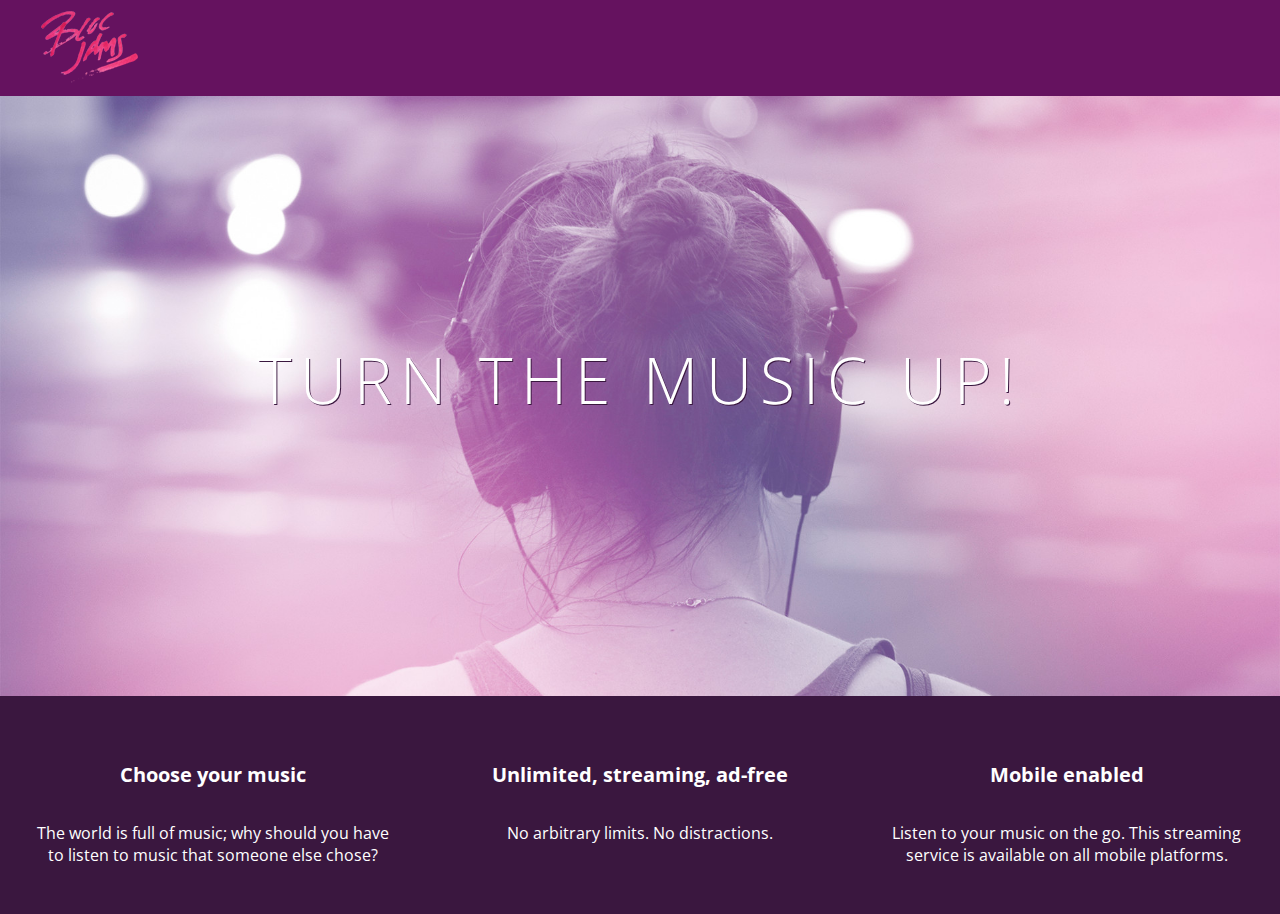
==== index.html @ 854fd42f "Checkpoint 7 completed" ====
<!DOCTYPE HTML>
<html> 
    <head>
        <title>Bloc Jams</title>
        <link rel="stylesheet" type="text/css" href="http://fonts.googleapis.com/css?family=Open+Sans:400,800,600,700,300">
            <link rel="stylesheet" type="text/css" href="http://code.ionicframework.com/ionicons/2.0.1/css/ionicons.min.css">
            <link rel="stylesheet" type="text/css" href="styles/normalize.css">
            <link rel="stylesheet" type="text/css" href="styles/main.css"> 
    </head>
    <body class="landing">
        <nav class="navbar">
             <img src="assets/images/bloc_jams_logo.png" alt="bloc jams logo" class="logo">
        </nav>
        <section class="hero-content"><!-- hero content -->
            <h1 class="hero-title">Turn the music up!</h1>
        </section>
        <section class="selling-points"><!-- selling points -->
            <div class="point">
                 <span class="ion-music-note"></span>
                 <h5 class="point-title">Choose your music</h5>
                 <p class="point-description">The world is full of music; why should you have to listen to music that someone else chose?</p>
            </div>
            <div class="point">
                 <span class="ion-radio-waves"></span>
                 <h5 class="point-title">Unlimited, streaming, ad-free</h5>
                 <p class="point-description">No arbitrary limits. No distractions.</p>
            </div>
            <div class="point">
                 <span class="ion-iphone"></span>
                 <h5 class="point-title">Mobile enabled</h5>
                 <p class="point-description">Listen to your music on the go. This streaming service is available on all mobile platforms.</p>
            </div>
        </section>
    </body>
</html>
---- styles/main.css ----
html {
     height: 100%; /* makes sure our HTML takes up 100% of the browser window */
 }
 
 body {
     font-family: 'Open Sans'; /* sets our font to the "Open Sans" typeface */
     color: white; /* sets the text color to white */
     min-height: 100%; /* says the height of the body must be, at minimum, 100% of the window */
 }
 
 body.landing {
     background-color: rgb(58,23,63); /* sets the background color to an RGB value (see below) */
 }
.navbar {
    padding: 0.5rem;
    background-color: rgb(101, 18, 95);
}
.navbar .logo {
    position: relative;
    left: 2rem;
}
.hero-content {
     position: relative; /* positioning will be explained in a resource */
     min-height: 600px; /* hero content element must be _at least_ 600 pixels */
     background-image: url(../assets/images/bloc_jams_bg.jpg);
     background-repeat: no-repeat;
     background-position: center center;
     background-size: cover;
 }
.hero-content .hero-title {
     position: absolute;             /* positioning will be explained in a resource */
     top: 40%;                       /* positioning will be explained in a resource */
     -webkit-transform: translateY(-50%);
     -moz-transform: translateY(-50%);
     -ms-transform: translateY(-50%);
     transform: translateY(-50%);
     width: 100%;                    /* makes sure the title inhabits the full width of its container */
     text-align: center;             /* aligns text in the horizontal center of the element */
     font-size: 4rem;                /* specifies the size of the font in root em units */
     font-weight: 300;               /* makes the font thinner or lighter weight */
     text-transform: uppercase;      /* transforms the text to be all uppercase lettering */
     letter-spacing: 0.5rem;         /* puts 0.5 root ems worth of space between each letter */
     text-shadow: 1px 1px 0px rgb(58,23,63); /* creates a shadow underneath the text for readability over the image */
 }
.selling-points {
     position: relative;
     display: table;
     width: 100%;
     -webkit-box-sizing: border-box;
     -moz-box-sizing: border-box;
     box-sizing: border-box; /* we'll explain this in a resource */
 }
 
 .point {
     display: table-cell;
     position: relative;
     width: 33.3%;
     padding: 2rem;
     text-align: center;
 }
 
 .point .point-title {
     font-size: 1.25rem;
 }
 
 .ion-music-note,
 .ion-radio-waves,
 .ion-iphone {
     color: rgb(233,50,117);
     font-size: 5rem;
 }
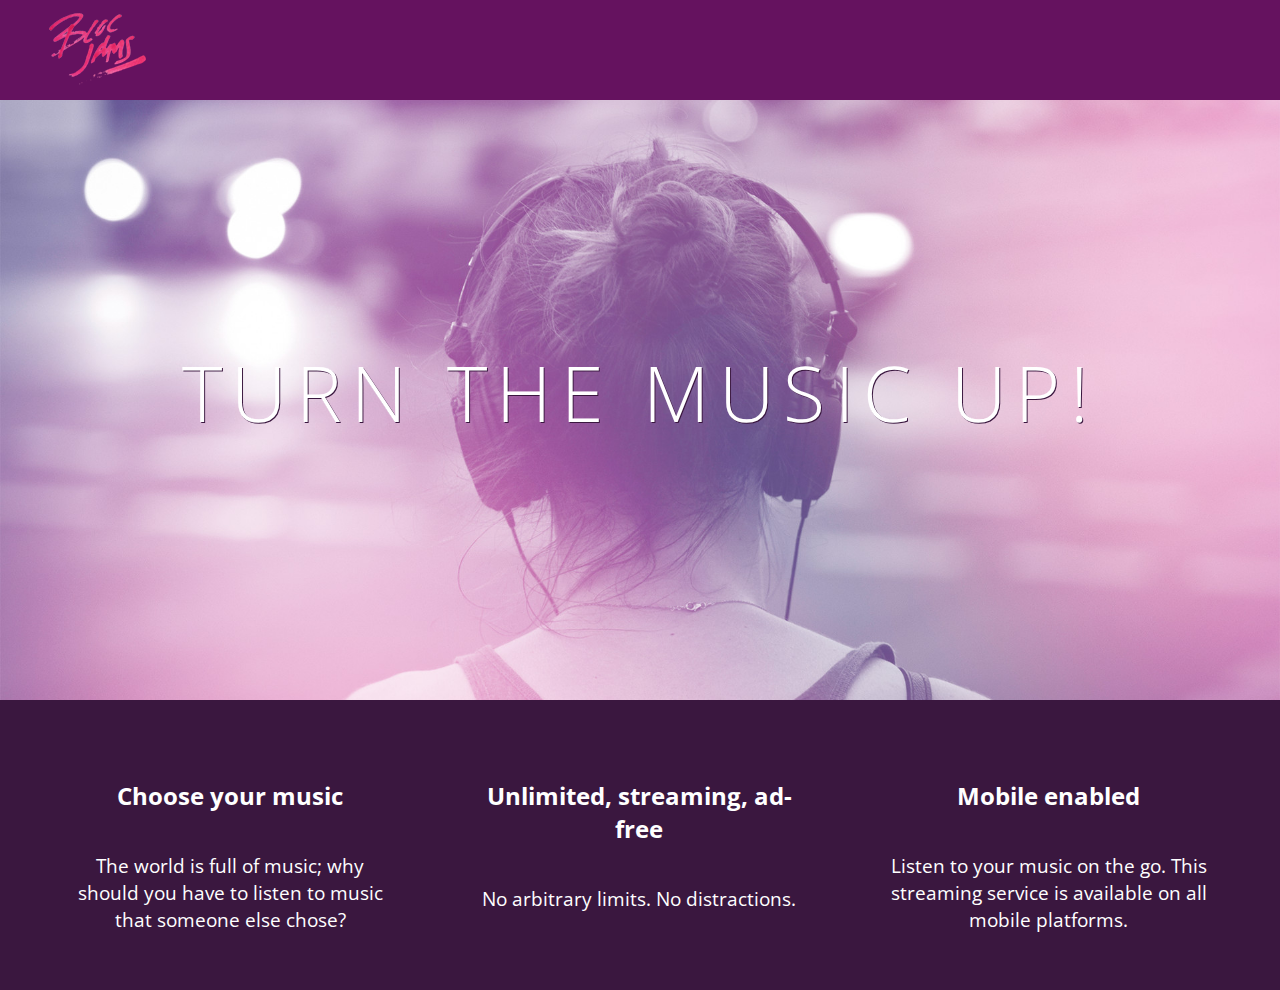
==== commit ab4be055: "checkpoint 8 completed" ====
--- a/index.html
+++ b/index.html
@@ -2,10 +2,12 @@
 <html> 
     <head>
         <title>Bloc Jams</title>
+        <meta name="viewport" content="width-devide-width, initial-scale=1">
         <link rel="stylesheet" type="text/css" href="http://fonts.googleapis.com/css?family=Open+Sans:400,800,600,700,300">
-            <link rel="stylesheet" type="text/css" href="http://code.ionicframework.com/ionicons/2.0.1/css/ionicons.min.css">
-            <link rel="stylesheet" type="text/css" href="styles/normalize.css">
-            <link rel="stylesheet" type="text/css" href="styles/main.css"> 
+        <link rel="stylesheet" type="text/css" href="http://code.ionicframework.com/ionicons/2.0.1/css/ionicons.min.css">
+        <link rel="stylesheet" type="text/css" href="styles/normalize.css">
+        <link rel="stylesheet" type="text/css" href="styles/main.css"> 
+        <link rel="stylesheet" type="text/css" href="styles/landing.css"> 
     </head>
     <body class="landing">
         <nav class="navbar">
@@ -14,18 +16,18 @@
         <section class="hero-content"><!-- hero content -->
             <h1 class="hero-title">Turn the music up!</h1>
         </section>
-        <section class="selling-points"><!-- selling points -->
-            <div class="point">
+        <section class="selling-points container"><!-- selling points -->
+            <div class="point column third">
                  <span class="ion-music-note"></span>
                  <h5 class="point-title">Choose your music</h5>
                  <p class="point-description">The world is full of music; why should you have to listen to music that someone else chose?</p>
             </div>
-            <div class="point">
+            <div class="point column third">
                  <span class="ion-radio-waves"></span>
                  <h5 class="point-title">Unlimited, streaming, ad-free</h5>
                  <p class="point-description">No arbitrary limits. No distractions.</p>
             </div>
-            <div class="point">
+            <div class="point column third">
                  <span class="ion-iphone"></span>
                  <h5 class="point-title">Mobile enabled</h5>
                  <p class="point-description">Listen to your music on the go. This streaming service is available on all mobile platforms.</p>
--- a/styles/main.css
+++ b/styles/main.css
@@ -1,3 +1,9 @@
+*, *:before, *:after {
+    -moz-box-sizing: border-box;
+    -webkit-box-sizing: border-box;
+    box-sizing: border-box;
+}
+
 html {
      height: 100%; /* makes sure our HTML takes up 100% of the browser window */
  }
@@ -7,10 +13,6 @@
      color: white; /* sets the text color to white */
      min-height: 100%; /* says the height of the body must be, at minimum, 100% of the window */
  }
- 
- body.landing {
-     background-color: rgb(58,23,63); /* sets the background color to an RGB value (see below) */
- }
 .navbar {
     padding: 0.5rem;
     background-color: rgb(101, 18, 95);
@@ -19,53 +21,27 @@
     position: relative;
     left: 2rem;
 }
-.hero-content {
-     position: relative; /* positioning will be explained in a resource */
-     min-height: 600px; /* hero content element must be _at least_ 600 pixels */
-     background-image: url(../assets/images/bloc_jams_bg.jpg);
-     background-repeat: no-repeat;
-     background-position: center center;
-     background-size: cover;
- }
-.hero-content .hero-title {
-     position: absolute;             /* positioning will be explained in a resource */
-     top: 40%;                       /* positioning will be explained in a resource */
-     -webkit-transform: translateY(-50%);
-     -moz-transform: translateY(-50%);
-     -ms-transform: translateY(-50%);
-     transform: translateY(-50%);
-     width: 100%;                    /* makes sure the title inhabits the full width of its container */
-     text-align: center;             /* aligns text in the horizontal center of the element */
-     font-size: 4rem;                /* specifies the size of the font in root em units */
-     font-weight: 300;               /* makes the font thinner or lighter weight */
-     text-transform: uppercase;      /* transforms the text to be all uppercase lettering */
-     letter-spacing: 0.5rem;         /* puts 0.5 root ems worth of space between each letter */
-     text-shadow: 1px 1px 0px rgb(58,23,63); /* creates a shadow underneath the text for readability over the image */
- }
-.selling-points {
-     position: relative;
-     display: table;
-     width: 100%;
-     -webkit-box-sizing: border-box;
-     -moz-box-sizing: border-box;
-     box-sizing: border-box; /* we'll explain this in a resource */
- }
- 
- .point {
-     display: table-cell;
-     position: relative;
-     width: 33.3%;
-     padding: 2rem;
-     text-align: center;
- }
- 
- .point .point-title {
-     font-size: 1.25rem;
- }
- 
- .ion-music-note,
- .ion-radio-waves,
- .ion-iphone {
-     color: rgb(233,50,117);
-     font-size: 5rem;
- }+
+.container {
+    margin: 0 auto;
+    max-width: 64rem;
+}
+
+@media (min-width: 40rem) {
+    html { font-size: 112%; }
+    
+    .column {
+        float: left;
+        padding-left: 1rem;
+        padding-right: 1rem;
+}
+     .column.full { width: 100%; }
+     .column.two-thirds { width: 66.7%; }
+     .column.half { width: 50%; }
+     .column.third { width: 33.3%; }
+     .column.fourth { width: 25%; }
+     .column.flow-opposite { float: right; }  
+}
+@media (min-width: 64rem) {
+    html { font-size: 120%; }
+}
--- a/styles/landing.css
+++ b/styles/landing.css
@@ -0,0 +1,48 @@
+body.landing {
+     background-color: rgb(58,23,63); /* sets the background color to an RGB value (see below) */
+ }
+.hero-content {
+     position: relative; /* positioning will be explained in a resource */
+     min-height: 600px; /* hero content element must be _at least_ 600 pixels */
+     background-image: url(../assets/images/bloc_jams_bg.jpg);
+     background-repeat: no-repeat;
+     background-position: center center;
+     background-size: cover;
+ }
+.hero-content .hero-title {
+     position: absolute;             /* positioning will be explained in a resource */
+     top: 40%;                       /* positioning will be explained in a resource */
+     -webkit-transform: translateY(-50%);
+     -moz-transform: translateY(-50%);
+     -ms-transform: translateY(-50%);
+     transform: translateY(-50%);
+     width: 100%;                    /* makes sure the title inhabits the full width of its container */
+     text-align: center;             /* aligns text in the horizontal center of the element */
+     font-size: 4rem;                /* specifies the size of the font in root em units */
+     font-weight: 300;               /* makes the font thinner or lighter weight */
+     text-transform: uppercase;      /* transforms the text to be all uppercase lettering */
+     letter-spacing: 0.5rem;         /* puts 0.5 root ems worth of space between each letter */
+     text-shadow: 1px 1px 0px rgb(58,23,63); /* creates a shadow underneath the text for readability over the image */
+ }
+.selling-points {
+     position: relative;
+     -webkit-box-sizing: border-box;
+     -moz-box-sizing: border-box;
+ }
+ 
+ .point {
+     position: relative;
+     padding: 2rem;
+     text-align: center;
+ }
+ 
+ .point .point-title {
+     font-size: 1.25rem;
+ }
+ 
+ .ion-music-note,
+ .ion-radio-waves,
+ .ion-iphone {
+     color: rgb(233,50,117);
+     font-size: 5rem;
+ }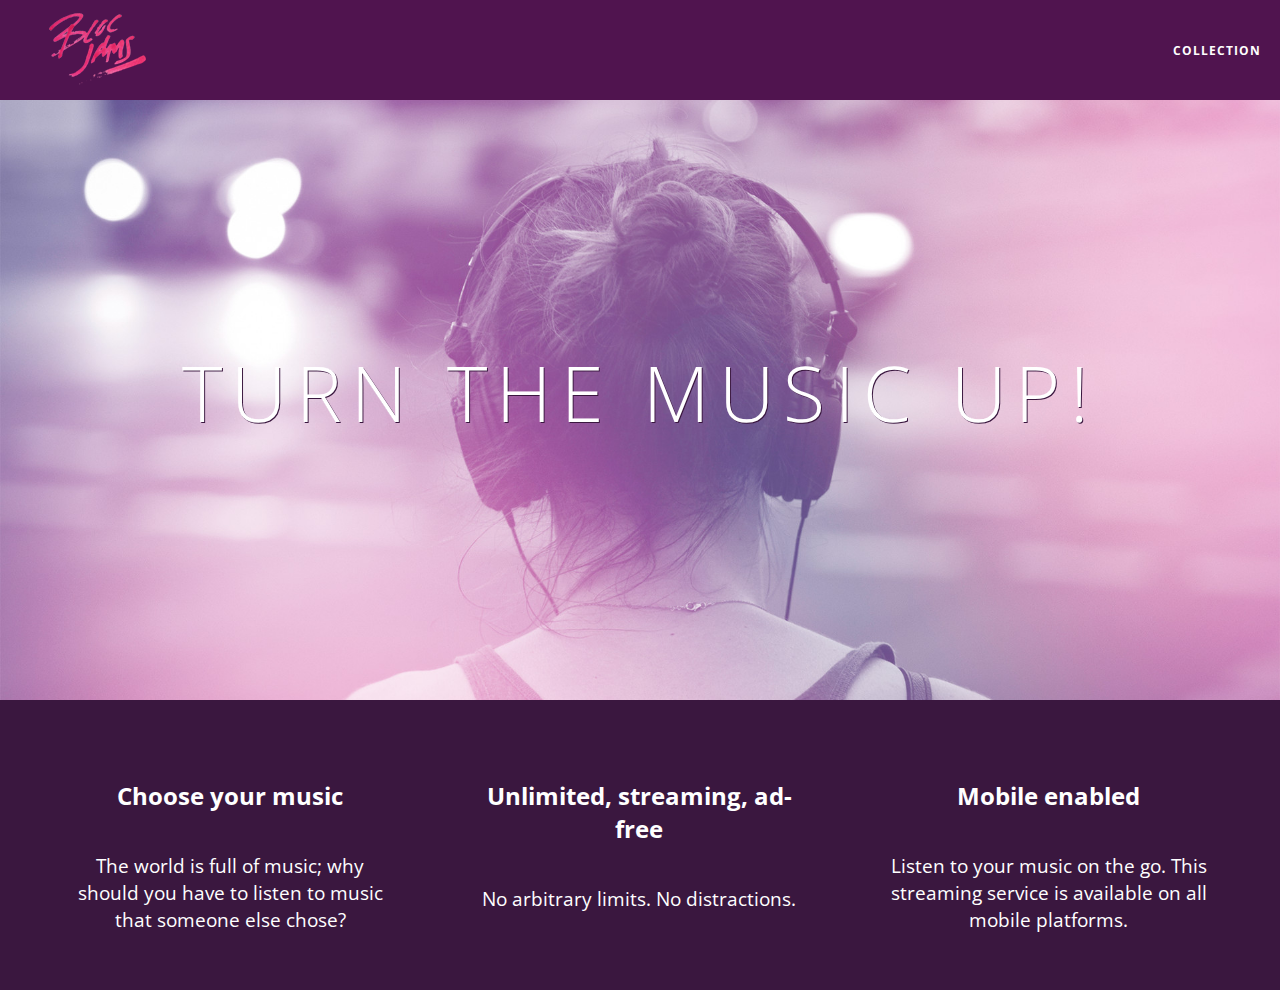
==== commit 44041321: "Checkpoint 9 Completed" ====
--- a/index.html
+++ b/index.html
@@ -1,17 +1,22 @@
 <!DOCTYPE HTML>
-<html> 
+<html>
     <head>
         <title>Bloc Jams</title>
         <meta name="viewport" content="width-devide-width, initial-scale=1">
         <link rel="stylesheet" type="text/css" href="http://fonts.googleapis.com/css?family=Open+Sans:400,800,600,700,300">
         <link rel="stylesheet" type="text/css" href="http://code.ionicframework.com/ionicons/2.0.1/css/ionicons.min.css">
         <link rel="stylesheet" type="text/css" href="styles/normalize.css">
-        <link rel="stylesheet" type="text/css" href="styles/main.css"> 
-        <link rel="stylesheet" type="text/css" href="styles/landing.css"> 
+        <link rel="stylesheet" type="text/css" href="styles/main.css">
+        <link rel="stylesheet" type="text/css" href="styles/landing.css">
     </head>
     <body class="landing">
         <nav class="navbar">
-             <img src="assets/images/bloc_jams_logo.png" alt="bloc jams logo" class="logo">
+             <a href="index.html" class="logo">
+                <img src="assets/images/bloc_jams_logo.png" alt="bloc jams logo">
+              </a>
+              <div class="links-container">
+                <a href="collection.html" class="navbar-link">collection</a>
+              </div>
         </nav>
         <section class="hero-content"><!-- hero content -->
             <h1 class="hero-title">Turn the music up!</h1>
@@ -34,4 +39,4 @@
             </div>
         </section>
     </body>
-</html>+</html>
--- a/styles/main.css
+++ b/styles/main.css
@@ -7,19 +7,32 @@
 html {
      height: 100%; /* makes sure our HTML takes up 100% of the browser window */
  }
- 
+
  body {
      font-family: 'Open Sans'; /* sets our font to the "Open Sans" typeface */
      color: white; /* sets the text color to white */
      min-height: 100%; /* says the height of the body must be, at minimum, 100% of the window */
  }
 .navbar {
+    position: relative;
     padding: 0.5rem;
-    background-color: rgb(101, 18, 95);
+    background-color: rgba(101,18,95,0.5);
+    z-index: 1;
 }
 .navbar .logo {
     position: relative;
     left: 2rem;
+    cursor: pointer;  /* produces the finger-pointer icon when you hover over the logo */
+ }
+ 
+ .navbar .links-container {
+     display: table;
+     position: absolute;
+     top: 0;
+     right: 0;
+     height: 100px;
+     color: white;
+     text-decoration: none;
 }
 
 .container {
@@ -27,9 +40,29 @@
     max-width: 64rem;
 }
 
+.links-container .navbar-link {
+     display: table-cell;
+     position: relative;
+     height: 100%;
+  padding-left: 1rem;
+     padding-right: 1rem;
+     vertical-align: middle;
+     color: white;
+     font-size: 0.625rem;
+     letter-spacing: 0.05rem;
+     font-weight: 700;
+     text-transform: uppercase;
+     text-decoration: none;
+     cursor: pointer;
+ }
+ 
+ .links-container .navbar-link:hover {
+     color: rgb(233,50,117);
+ }
+
 @media (min-width: 40rem) {
     html { font-size: 112%; }
-    
+
     .column {
         float: left;
         padding-left: 1rem;
@@ -40,7 +73,7 @@
      .column.half { width: 50%; }
      .column.third { width: 33.3%; }
      .column.fourth { width: 25%; }
-     .column.flow-opposite { float: right; }  
+     .column.flow-opposite { float: right; }
 }
 @media (min-width: 64rem) {
     html { font-size: 120%; }
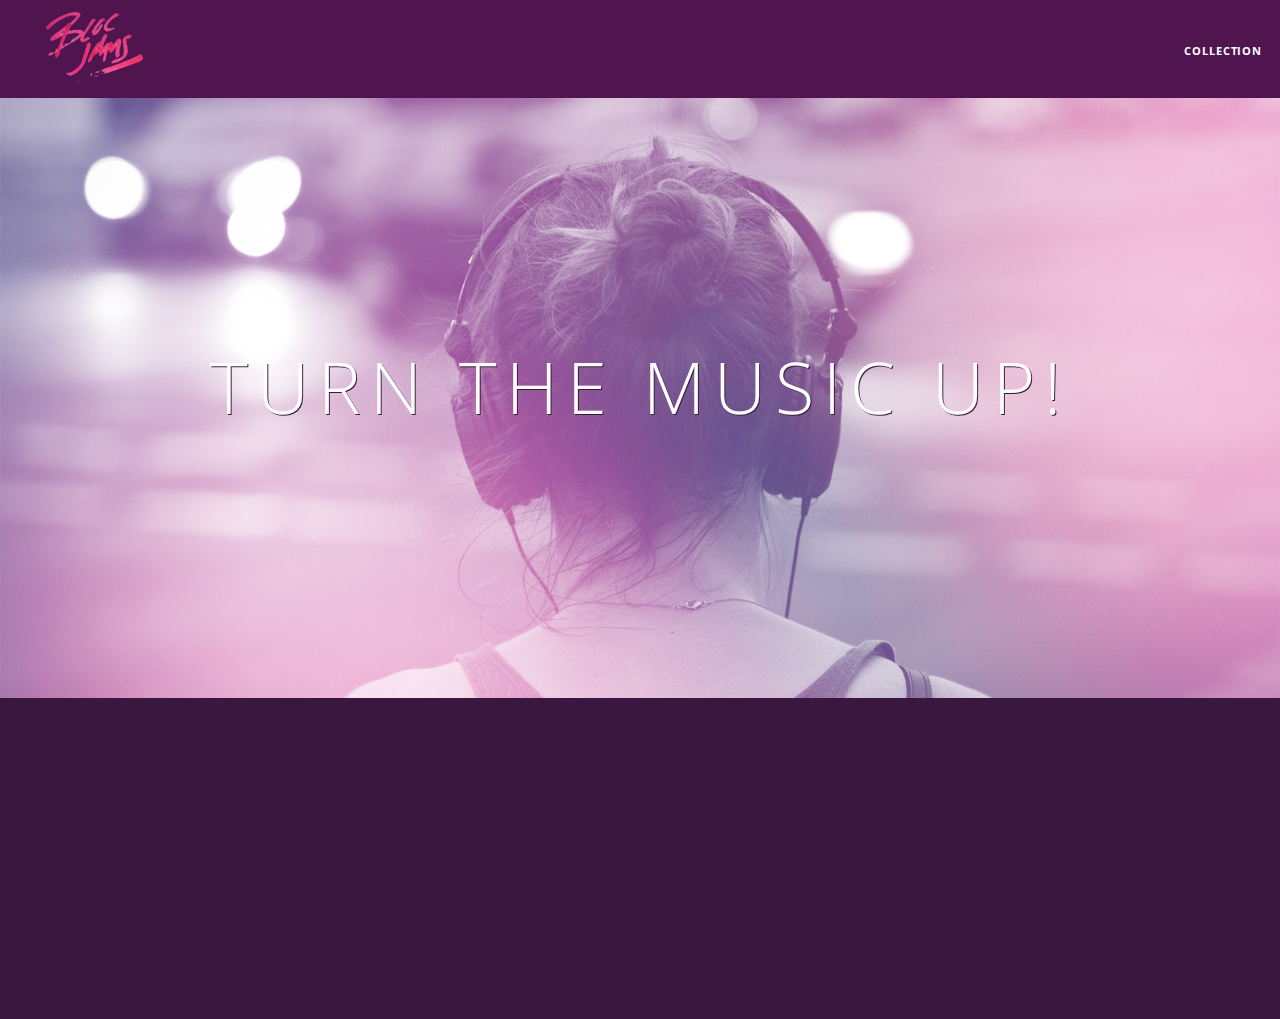
==== commit 86010a64: "Checkpoint 22 Completed" ====
--- a/index.html
+++ b/index.html
@@ -38,5 +38,6 @@
                  <p class="point-description">Listen to your music on the go. This streaming service is available on all mobile platforms.</p>
             </div>
         </section>
+            <script src="scripts/landing.js"></script>
     </body>
 </html>
--- a/styles/main.css
+++ b/styles/main.css
@@ -40,6 +40,10 @@
     max-width: 64rem;
 }
 
+ .container.narrow {
+     max-width: 56rem;
+ }
+
 .links-container .navbar-link {
      display: table-cell;
      position: relative;
@@ -73,8 +77,36 @@
      .column.half { width: 50%; }
      .column.third { width: 33.3%; }
      .column.fourth { width: 25%; }
+<<<<<<< HEAD
      .column.flow-opposite { float: right; }
+
 }
+
+.clearfix:before,
+.clearfix:after {
+    content: " ";
+    display: table;
+}
+
+.clearfix:after {
+    clear: both;
+}
+
+=======
+     .column.flow-opposite { float: right; } 
+}
+
+.clearfix:before,
+.clearfix:after {
+    content: " ";
+    display: table;
+}
+
+.clearfix:after {
+    clear: both;
+}
+
+>>>>>>> 5b744bb62050476a7f041153b36ccb303c3758b5
 @media (min-width: 64rem) {
     html { font-size: 120%; }
 }
--- a/styles/landing.css
+++ b/styles/landing.css
@@ -34,6 +34,16 @@
      position: relative;
      padding: 2rem;
      text-align: center;
+     opacity: 0;
+     -webkit-transform: scaleX(0.9) translateY(3rem);
+     -moz-transform: scaleX(0.9) translateY(3rem);
+     transform: scaleX(0.9) translateY(3rem);
+     -webkit-transition: all 0.25s ease-in-out;
+     -moz-transition: all 0.25s ease-in-out;
+     transition: all 0.25s ease-in-out;
+     -webkit-transition-delay: 0.2s;
+     -moz-transition-delay: 0.2s;
+     transition-delay: 0.2s;
  }
  
  .point .point-title {
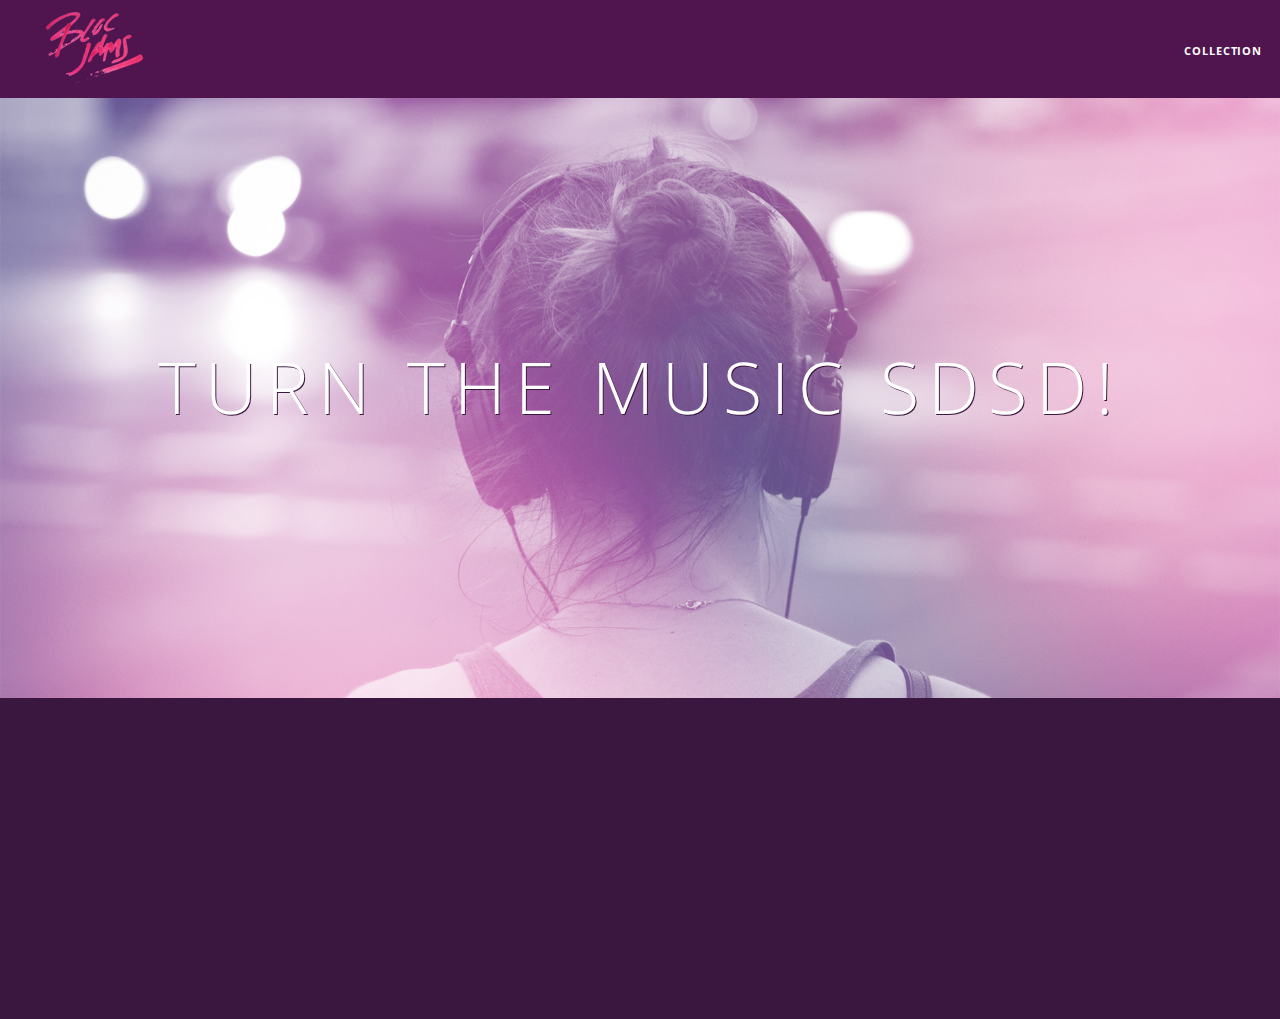
==== commit 07628f77: "Assignment 23 Completed" ====
--- a/index.html
+++ b/index.html
@@ -19,7 +19,7 @@
               </div>
         </nav>
         <section class="hero-content"><!-- hero content -->
-            <h1 class="hero-title">Turn the music up!</h1>
+            <h1 class="hero-title">Turn the music sdsd!</h1>
         </section>
         <section class="selling-points container"><!-- selling points -->
             <div class="point column third">
@@ -38,6 +38,7 @@
                  <p class="point-description">Listen to your music on the go. This streaming service is available on all mobile platforms.</p>
             </div>
         </section>
+            <script src="scripts/utilities.js"></script>
             <script src="scripts/landing.js"></script>
     </body>
 </html>
--- a/styles/landing.css
+++ b/styles/landing.css
@@ -35,15 +35,15 @@
      padding: 2rem;
      text-align: center;
      opacity: 0;
-     -webkit-transform: scaleX(0.9) translateY(3rem);
-     -moz-transform: scaleX(0.9) translateY(3rem);
-     transform: scaleX(0.9) translateY(3rem);
-     -webkit-transition: all 0.25s ease-in-out;
-     -moz-transition: all 0.25s ease-in-out;
-     transition: all 0.25s ease-in-out;
-     -webkit-transition-delay: 0.2s;
-     -moz-transition-delay: 0.2s;
-     transition-delay: 0.2s;
+     -webkit-transform: scaleX(.3) translateY(3rem);
+     -moz-transform: scaleX(.3) translateY(3rem);
+     transform: scaleX(.3) translateY(3rem);
+     -webkit-transition: all .5s ease-in-out;
+     -moz-transition: all .5s ease-in-out;
+     transition: all .5s ease-in-out;
+     -webkit-transition-delay: .5s;
+     -moz-transition-delay: .5s;
+     transition-delay: .5s;
  }
  
  .point .point-title {
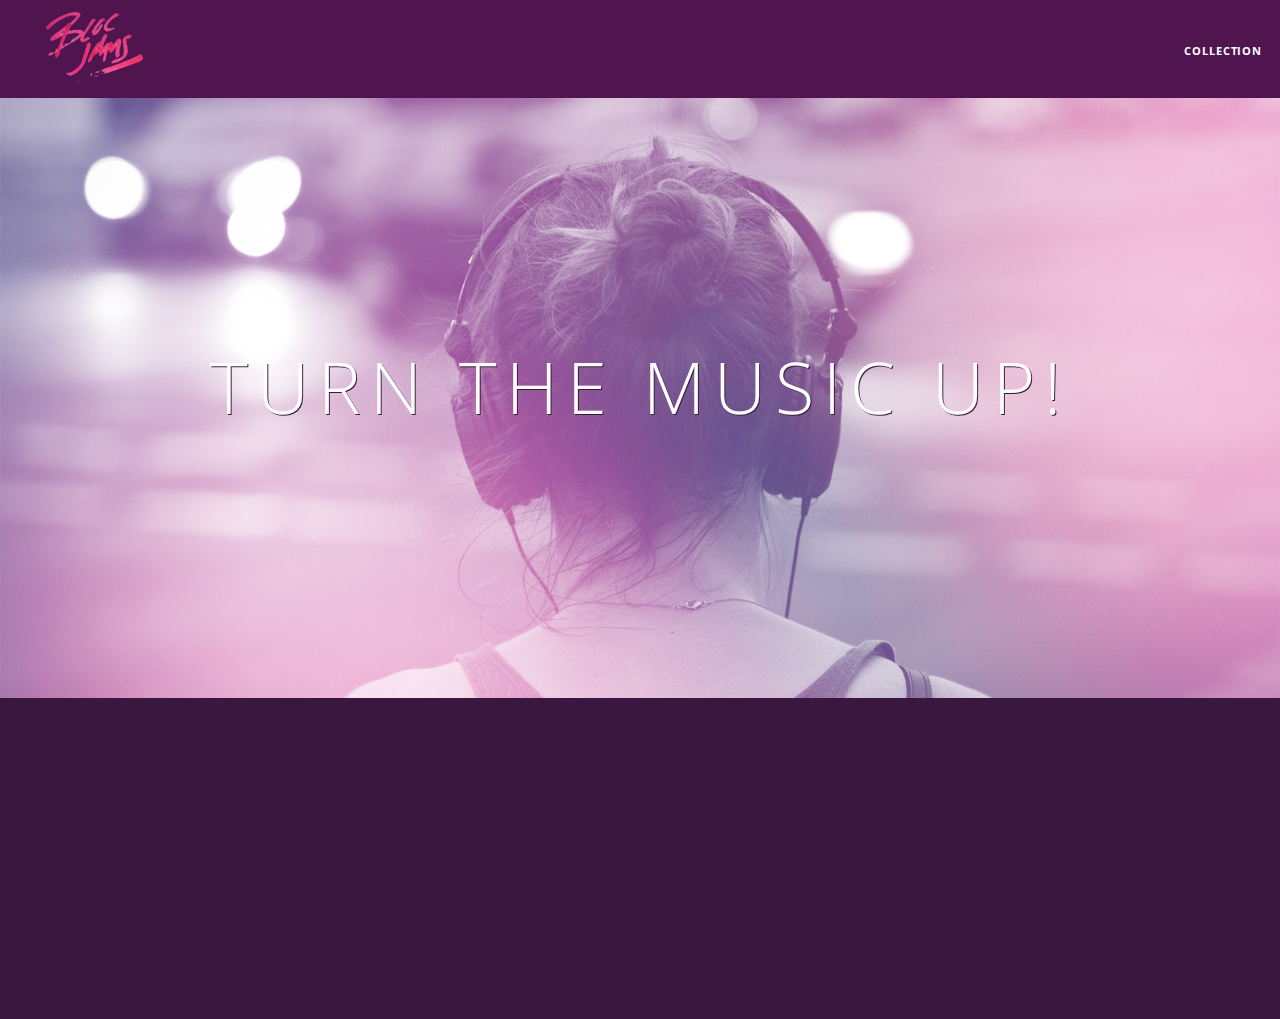
==== commit e6439fd5: "Assignment 23 Updated" ====
--- a/index.html
+++ b/index.html
@@ -19,7 +19,7 @@
               </div>
         </nav>
         <section class="hero-content"><!-- hero content -->
-            <h1 class="hero-title">Turn the music sdsd!</h1>
+            <h1 class="hero-title">Turn the music Up!</h1>
         </section>
         <section class="selling-points container"><!-- selling points -->
             <div class="point column third">
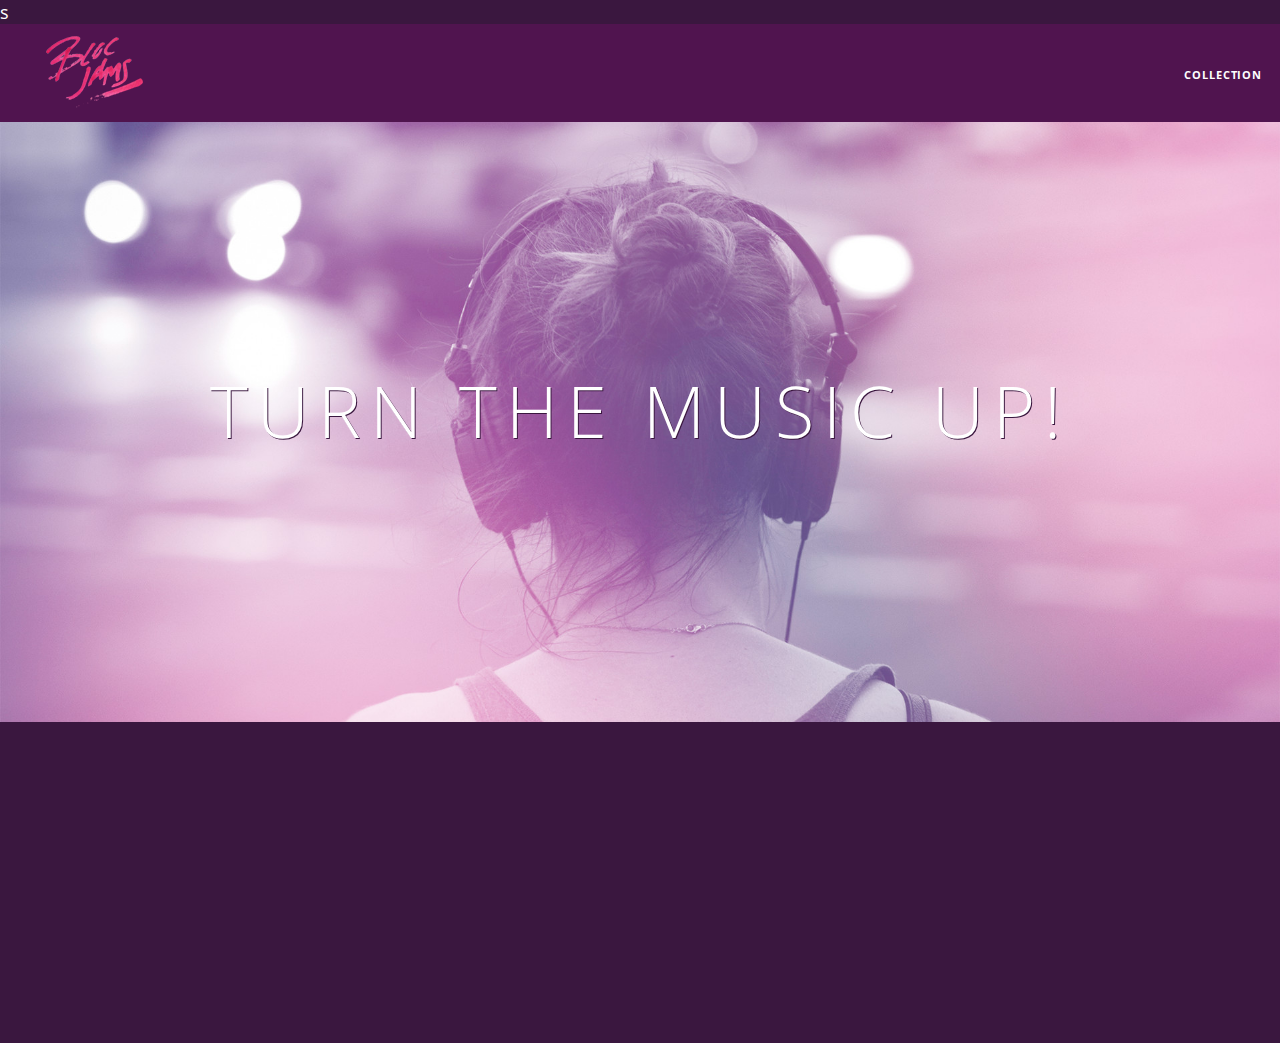
==== commit cd421d9a: "Checkpoint 27 Completed" ====
--- a/index.html
+++ b/index.html
@@ -9,7 +9,7 @@
         <link rel="stylesheet" type="text/css" href="styles/main.css">
         <link rel="stylesheet" type="text/css" href="styles/landing.css">
     </head>
-    <body class="landing">
+    <body class="landing">s
         <nav class="navbar">
              <a href="index.html" class="logo">
                 <img src="assets/images/bloc_jams_logo.png" alt="bloc jams logo">
@@ -19,7 +19,7 @@
               </div>
         </nav>
         <section class="hero-content"><!-- hero content -->
-            <h1 class="hero-title">Turn the music Up!</h1>
+            <h1 class="hero-title">Turn the music up!</h1>
         </section>
         <section class="selling-points container"><!-- selling points -->
             <div class="point column third">
@@ -38,7 +38,6 @@
                  <p class="point-description">Listen to your music on the go. This streaming service is available on all mobile platforms.</p>
             </div>
         </section>
-            <script src="scripts/utilities.js"></script>
             <script src="scripts/landing.js"></script>
     </body>
 </html>
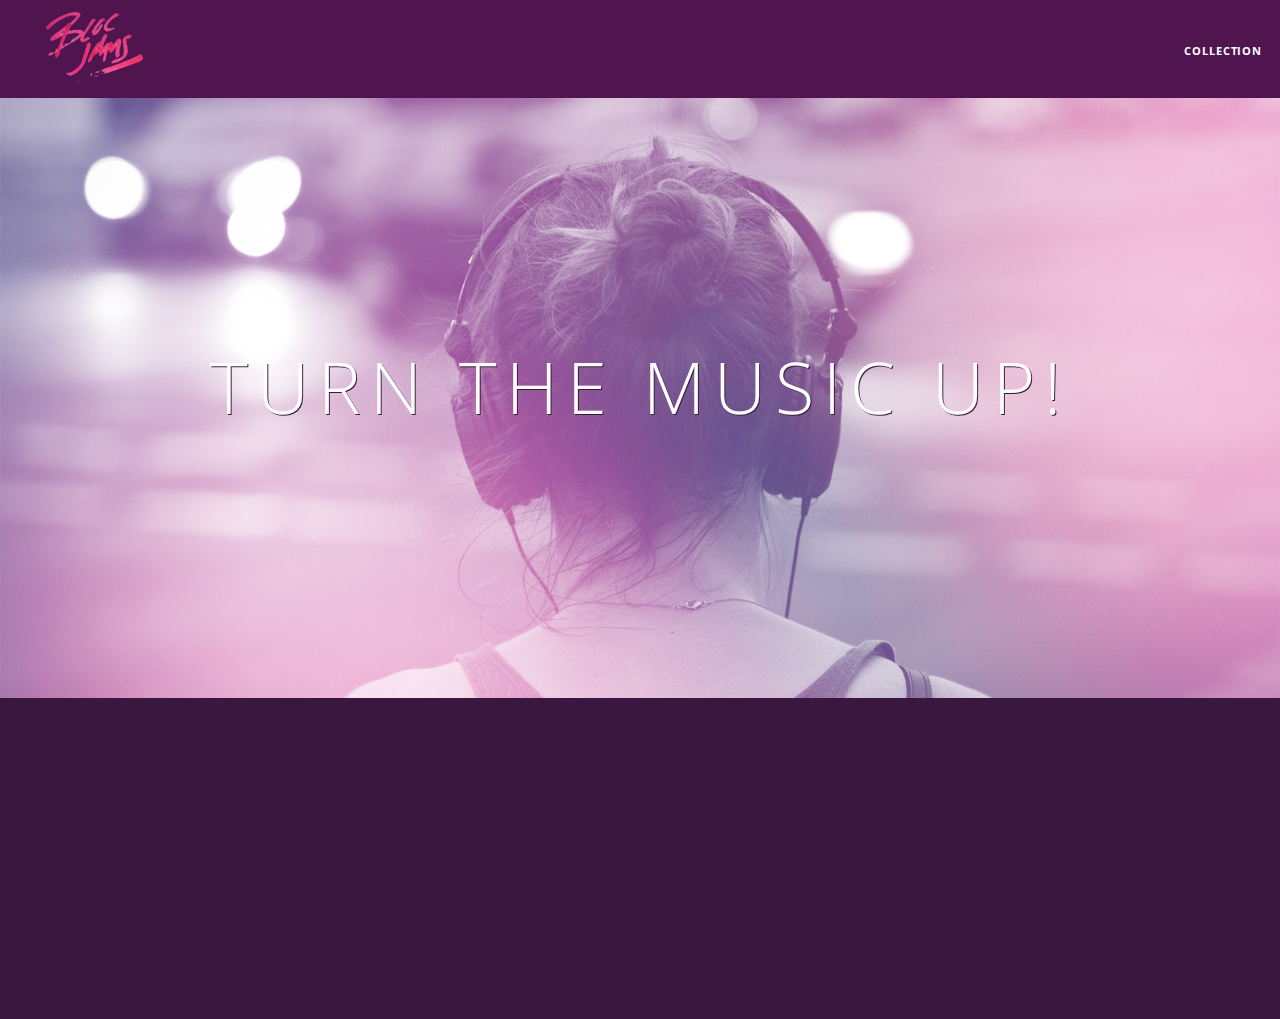
==== commit 37af99a3: "Checkpoint 29 Completed" ====
--- a/index.html
+++ b/index.html
@@ -9,7 +9,7 @@
         <link rel="stylesheet" type="text/css" href="styles/main.css">
         <link rel="stylesheet" type="text/css" href="styles/landing.css">
     </head>
-    <body class="landing">s
+    <body class="landing">
         <nav class="navbar">
              <a href="index.html" class="logo">
                 <img src="assets/images/bloc_jams_logo.png" alt="bloc jams logo">
@@ -38,6 +38,7 @@
                  <p class="point-description">Listen to your music on the go. This streaming service is available on all mobile platforms.</p>
             </div>
         </section>
+            <script src="https://code.jquery.com/jquery-2.1.3.min.js"></script>
             <script src="scripts/landing.js"></script>
     </body>
 </html>
